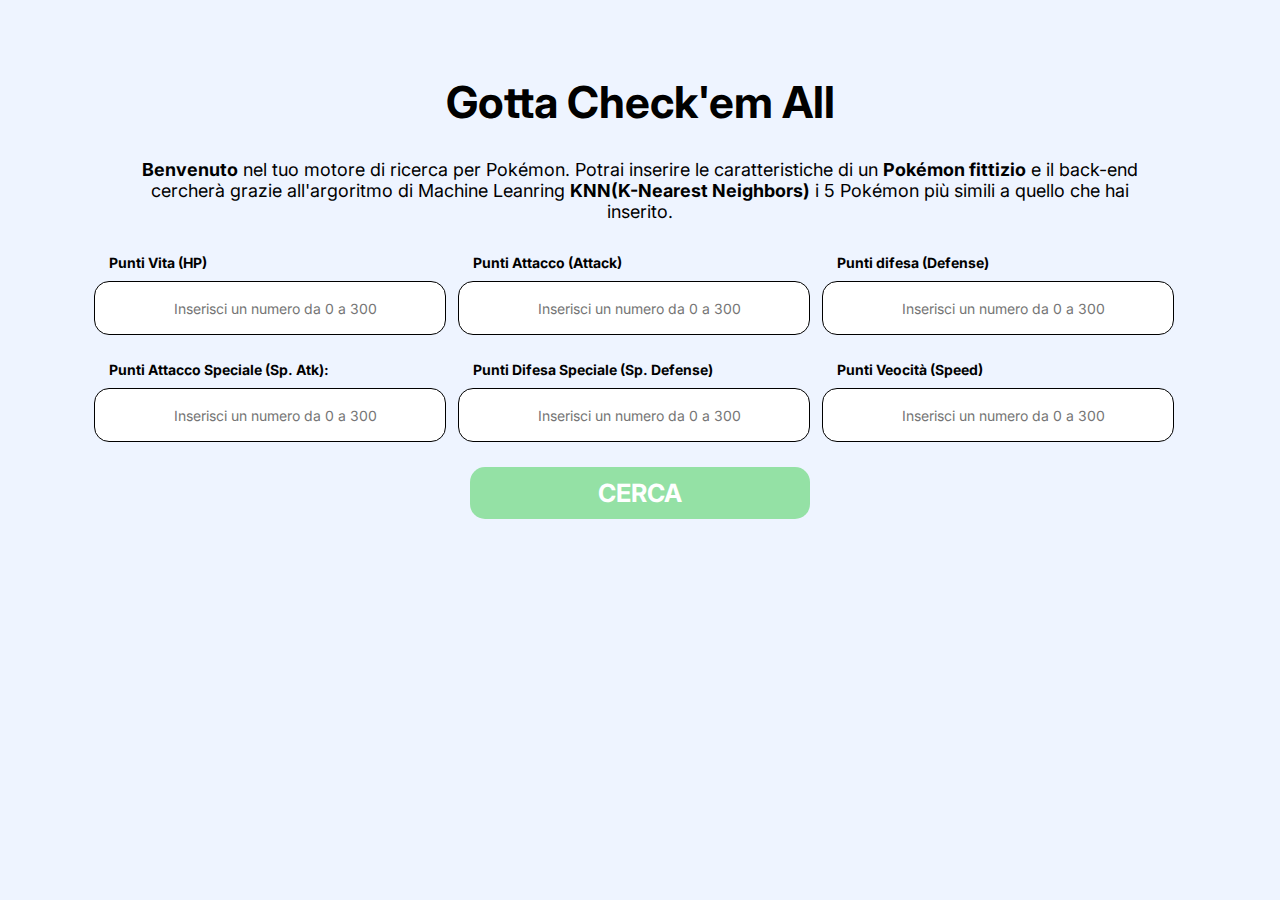
==== skels/index.html @ 0f805ca4 "Fix: risomma classe dato (inutilizzato)" ====
<!DOCTYPE html>
<html lang="it">
<head>
    <meta charset="UTF-8">
    <meta http-equiv="X-UA-Compatible" content="IE=edge">
    <meta name="viewport" content="width=device-width, initial-scale=1.0">
    <link rel="stylesheet" href="../static/css/style.css">
    <link rel="shortcut icon" href="../static/img/icon.png" type="image/x-icon">
    <title>Gotta Check'em All</title>
</head>
<body>
    <div id="page">
        <h1>Gotta Check'em All</h1>
        <p id="sottotitolo"> <span class="bold">Benvenuto</span>  nel tuo motore di ricerca per Pokémon. Potrai inserire le caratteristiche di un <span class="bold">Pokémon fittizio</span> e il back-end <br> cercherà grazie 
            all'argoritmo di Machine Leanring <span class="bold">KNN(K-Nearest Neighbors)</span> i 5 Pokémon più simili a quello che hai <br> inserito.</p> 
        </p>

        <form id="myForm">
            <div class="form-group">
                <div class="form-element">
                <label for="vita"> <span class="bold">Punti Vita (HP)</span></label>
                <input name="vita" type="text" id="vita" placeholder="Inserisci un numero da 0 a 300" required>
                </div>
                
                <div class="form-element">
                <label for="attacco"> <span class="bold">Punti Attacco (Attack)</span></label>
                <input type="text" name="attacco" id="attacco" placeholder="Inserisci un numero da 0 a 300" required>
                </div>        
                
                <div class="form-element">
                <label for="difesa"> <span class="bold">Punti difesa (Defense)</span></label>
                <input type="text" id="difesa" name="difesa" placeholder="Inserisci un numero da 0 a 300" required>
                </div>  
            </div>

            <div class="form-group">
                <div class="form-element form-element2">
                <label for="attacco_speciale"> <span class="bold">Punti Attacco Speciale (Sp. Atk):</span></label>
                <input type="text" name="attspeciale" id="attacco_spaziale" placeholder="Inserisci un numero da 0 a 300" required>
                </div>

                <div class="form-element form-element2">
                <label for="difesa_speciale"> <span class="bold">Punti Difesa Speciale (Sp. Defense)</span></label>
                <input type="text" name="difesapeciale" id="difesa_speciale" placeholder="Inserisci un numero da 0 a 300" required>
                </div>    

                <div class="form-element form-element2">
                <label for="velocita"> <span class="bold">Punti Veocità (Speed)</span></label>
                <input required type="text" name="velocita" id="velocita" placeholder="Inserisci un numero da 0 a 300" required>
                </div>
            </div>
                <div id="bottone">
                    <button id="ludovica" type="submit">CERCA</button>
                </div>  
        </form>
    </div>
    <script src="../static/js/script.js"></script>
</body>
</html>
---- static/css/style.css ----
@import url('https://fonts.googleapis.com/css2?family=Inter:wght@500&display=swap');

*{
    margin: 0px;
    padding: 0px;;
}

#page{
    width: 100vw;
    height: 100vh;
    display: flex;
    align-items: center;
    flex-direction: column;
    background-color: #EEF4FF;
}

h1{
    font-size: 44px;
    text-align: center;
    padding-top: 75px;
    font-family: 'Inter', sans-serif;
}

#sottotitolo{
    font-family: 'Inter', sans-serif;
    font-size: 18px;
    text-align: center;
    padding-top: 30px;
    padding-bottom: 32px;
}

.bold{
    font-weight: bold;
}

.form-group{
    display: flex;
    flex-direction: row;
}

form{
    display: flex;
    flex-direction: column;
    align-items: center;
}

.form-element{
    display: flex;
    flex-direction: column;
    justify-content: center;
    padding-right: 12px;
}

.form-element input{
    width: 340px;
    height: 52px;
    border-radius: 15px;
    border: 1px solid black ;
    padding-left: 10px;
    font-size: 14px;
    font-family: 'Inter', sans-serif;
    text-align: center;
}

.form-element label{
    font-family: 'Inter', sans-serif;
    font-size: 14px;
    padding-bottom: 10px;
    margin-left: 15px;
}

#ludovica{
    width: 340px;
    height: 52px;
    border-radius: 15px;
    background-color: #94E1A5;
    font-family: 'Inter', sans-serif;
    outline: none;
    border: none;
    font-size: 25px;
    font-weight: bold;
    color: #FFFFFF;
}

#bottone{
    padding-top: 25px;
}

.form-element2{
    padding-top: 26px;
}
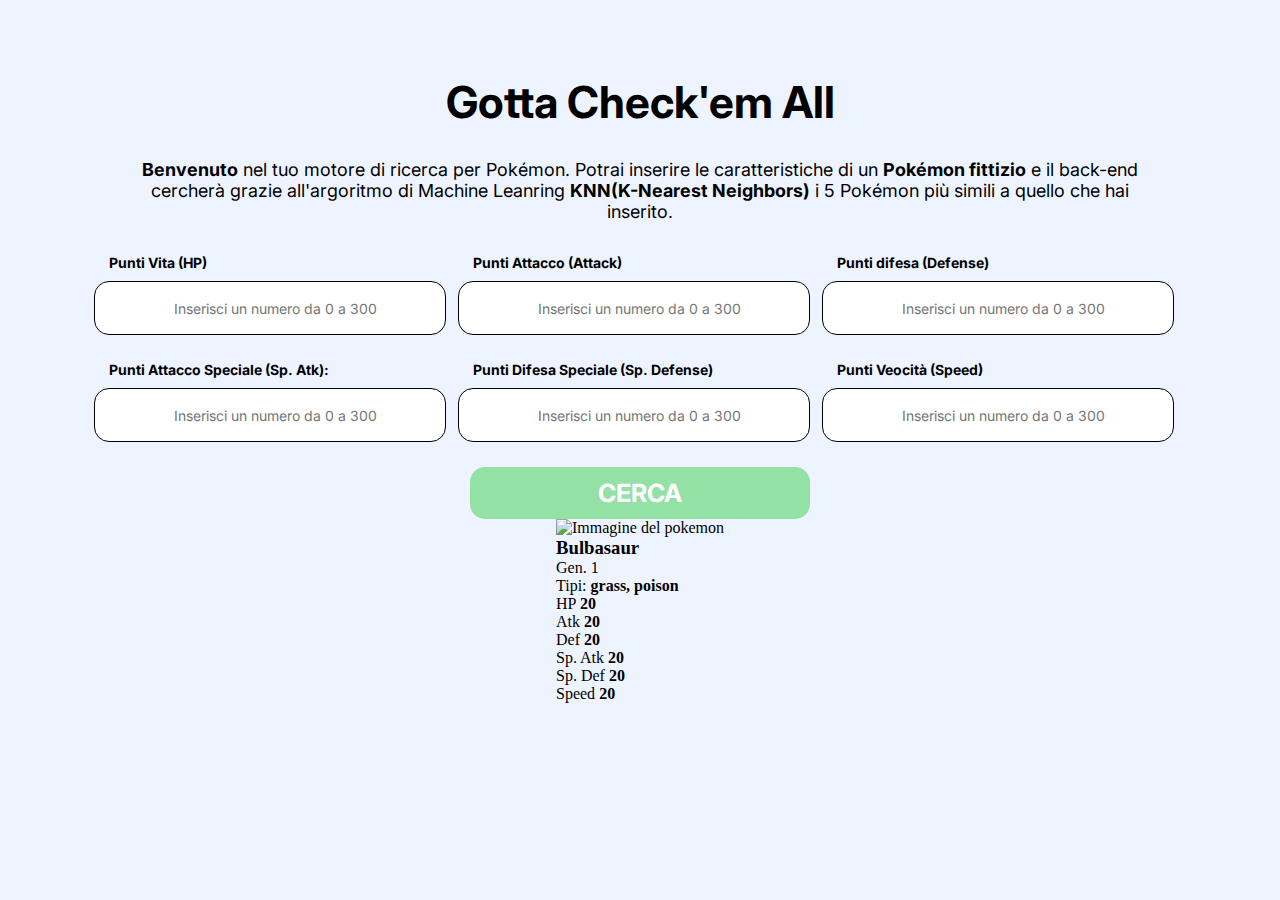
==== commit a7bedcc4: "feat: creazione card front-end" ====
--- a/skels/index.html
+++ b/skels/index.html
@@ -1,3 +1,4 @@
+
 <!DOCTYPE html>
 <html lang="it">
 <head>
@@ -19,41 +20,67 @@
             <div class="form-group">
                 <div class="form-element">
                 <label for="vita"> <span class="bold">Punti Vita (HP)</span></label>
-                <input name="vita" type="text" id="vita" placeholder="Inserisci un numero da 0 a 300" required>
+                <input class="datas" name="vita" type="text" id="vita" placeholder="Inserisci un numero da 0 a 300" required>
                 </div>
                 
                 <div class="form-element">
                 <label for="attacco"> <span class="bold">Punti Attacco (Attack)</span></label>
-                <input type="text" name="attacco" id="attacco" placeholder="Inserisci un numero da 0 a 300" required>
+                <input class="datas" type="text" name="attacco" id="attacco" placeholder="Inserisci un numero da 0 a 300" required>
                 </div>        
                 
                 <div class="form-element">
                 <label for="difesa"> <span class="bold">Punti difesa (Defense)</span></label>
-                <input type="text" id="difesa" name="difesa" placeholder="Inserisci un numero da 0 a 300" required>
+                <input class="datas" type="text" id="difesa" name="difesa" placeholder="Inserisci un numero da 0 a 300" required>
                 </div>  
             </div>
 
             <div class="form-group">
                 <div class="form-element form-element2">
                 <label for="attacco_speciale"> <span class="bold">Punti Attacco Speciale (Sp. Atk):</span></label>
-                <input type="text" name="attspeciale" id="attacco_spaziale" placeholder="Inserisci un numero da 0 a 300" required>
+                <input class="datas" type="text" name="attspeciale" id="attacco_spaziale" placeholder="Inserisci un numero da 0 a 300" required>
                 </div>
 
                 <div class="form-element form-element2">
                 <label for="difesa_speciale"> <span class="bold">Punti Difesa Speciale (Sp. Defense)</span></label>
-                <input type="text" name="difesapeciale" id="difesa_speciale" placeholder="Inserisci un numero da 0 a 300" required>
+                <input class="datas" type="text" name="difesapeciale" id="difesa_speciale" placeholder="Inserisci un numero da 0 a 300" required>
                 </div>    
 
                 <div class="form-element form-element2">
                 <label for="velocita"> <span class="bold">Punti Veocità (Speed)</span></label>
-                <input required type="text" name="velocita" id="velocita" placeholder="Inserisci un numero da 0 a 300" required>
+                <input class="datas" required type="text" name="velocita" id="velocita" placeholder="Inserisci un numero da 0 a 300" required>
                 </div>
             </div>
                 <div id="bottone">
                     <button id="ludovica" type="submit">CERCA</button>
                 </div>  
+
+            <div class="containercard">
+                <div class="container2">
+                    <div class="containercard">
+                        <img class="immagine" src="../static/img/bulbus.png" alt="Immagine del pokemon">
+                    </div>
+                    <div class="stats">
+                        <h3 class="namecard">Bulbasaur</h3>
+                        <p class="gencard">Gen. 1</p>
+                        <p class="typescard">Tipi: <span class="bold">grass, poison</span></p>
+                        <div class="statscard">
+                            <div>
+                                <p>HP <span class="bold">20</span></p>
+                                <p>Atk <span class="bold">20</span></p>
+                                <p>Def <span class="bold">20</span></p>
+                            </div>
+                            <div>
+                                <p>Sp. Atk <span class="bold">20</span></p>
+                                <p>Sp. Def <span class="bold">20</span></p>
+                                <p>Speed <span class="bold">20</span></p>
+                            </div>
+                        </div>
+                    </div>
+                </div>
+            </div>    
         </form>
     </div>
     <script src="../static/js/script.js"></script>
 </body>
-</html>+</html>
+
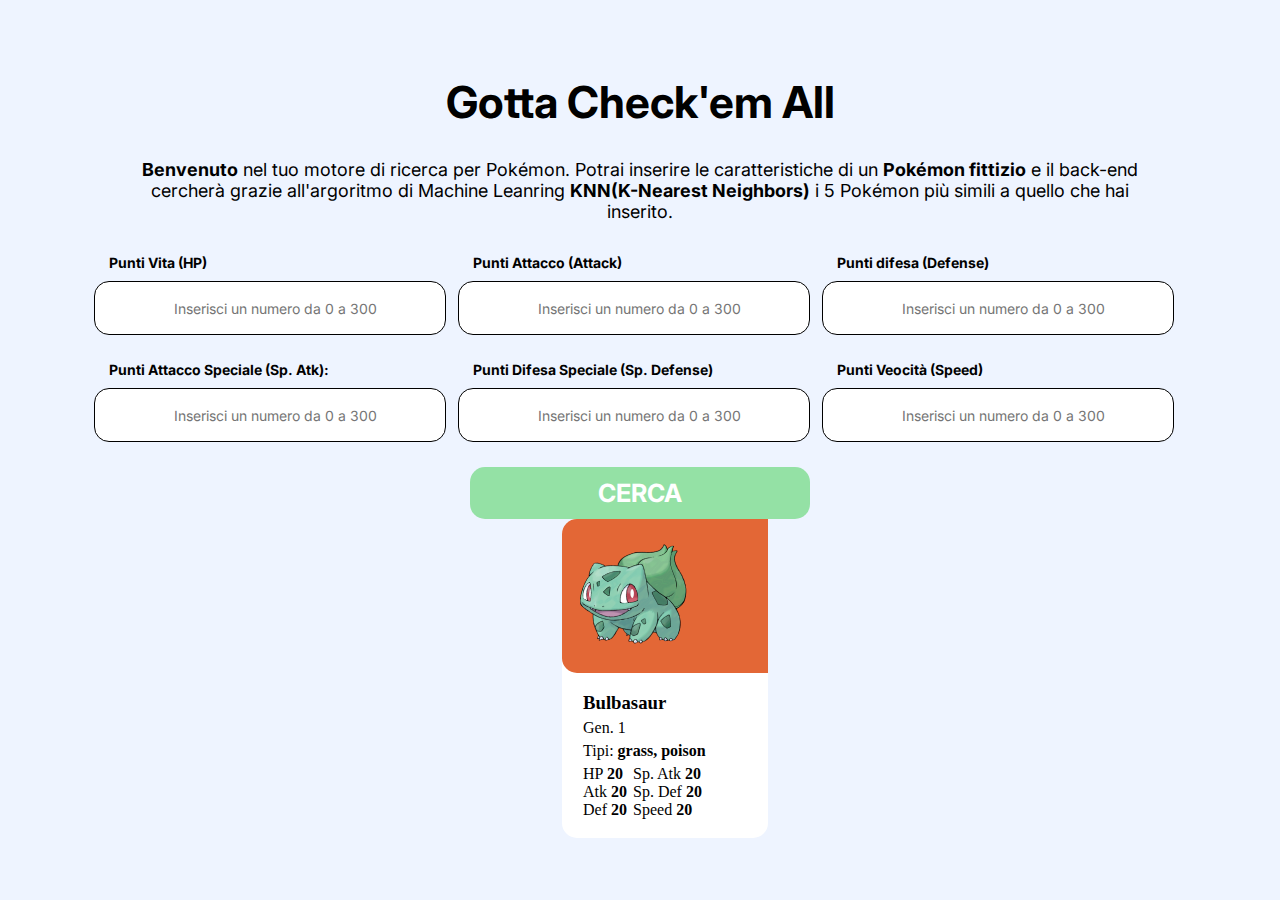
==== commit 5855fef7: "feat inizio del css della card" ====
--- a/skels/index.html
+++ b/skels/index.html
@@ -52,33 +52,30 @@
             </div>
                 <div id="bottone">
                     <button id="ludovica" type="submit">CERCA</button>
-                </div>  
-
-            <div class="containercard">
-                <div class="container2">
-                    <div class="containercard">
-                        <img class="immagine" src="../static/img/bulbus.png" alt="Immagine del pokemon">
+                </div> 
+        </form>
+        <div class="containercard">
+            <div class="containerimg">
+                <img class="immagine" src="../static/img/bulbasaur.png" alt="Immagine del pokemon">
+            </div>
+            <div class="stats">
+                <h3 class="namecard">Bulbasaur</h3>
+                <p class="gencard">Gen. 1</p>
+                <p class="typescard">Tipi: <span class="bold">grass, poison</span></p>
+                <div class="statscard">
+                    <div>
+                        <p>HP <span class="bold">20</span></p>
+                        <p>Atk <span class="bold">20</span></p>
+                        <p>Def <span class="bold">20</span></p>
                     </div>
-                    <div class="stats">
-                        <h3 class="namecard">Bulbasaur</h3>
-                        <p class="gencard">Gen. 1</p>
-                        <p class="typescard">Tipi: <span class="bold">grass, poison</span></p>
-                        <div class="statscard">
-                            <div>
-                                <p>HP <span class="bold">20</span></p>
-                                <p>Atk <span class="bold">20</span></p>
-                                <p>Def <span class="bold">20</span></p>
-                            </div>
-                            <div>
-                                <p>Sp. Atk <span class="bold">20</span></p>
-                                <p>Sp. Def <span class="bold">20</span></p>
-                                <p>Speed <span class="bold">20</span></p>
-                            </div>
-                        </div>
+                    <div>
+                        <p>Sp. Atk <span class="bold">20</span></p>
+                        <p>Sp. Def <span class="bold">20</span></p>
+                        <p>Speed <span class="bold">20</span></p>
                     </div>
                 </div>
-            </div>    
-        </form>
+            </div>
+    </div>   
     </div>
     <script src="../static/js/script.js"></script>
 </body>
--- a/static/css/style.css
+++ b/static/css/style.css
@@ -89,3 +89,46 @@
 .form-element2{
     padding-top: 26px;
 }
+
+.containercard{
+    background-color: #FFFFFF;
+    border-radius: 15px;
+    z-index: 0;
+    margin-left: 50px;
+    display: inline-block;
+}
+
+.containerimg{
+    z-index: 1;
+    background-color: #E36736;
+    border-top-left-radius: 15px;
+    border-bottom-left-radius: 15px;
+    padding-top: 25px;
+    padding-bottom: 25px;
+    padding-left: 18px;
+    padding-right: 18px;
+}
+
+.stats{
+    padding-top: 19px;
+    padding-bottom: 19px;
+    padding-left: 21px;
+    padding-right: 60px;
+}
+
+.statscard{
+    display: flex;
+}
+
+.statscard > div{
+    margin-right: 6px;
+}
+
+.gencard{
+    margin-top: 5px;
+    margin-bottom: 5px;
+}
+
+.typescard{
+    margin-bottom: 5px;
+}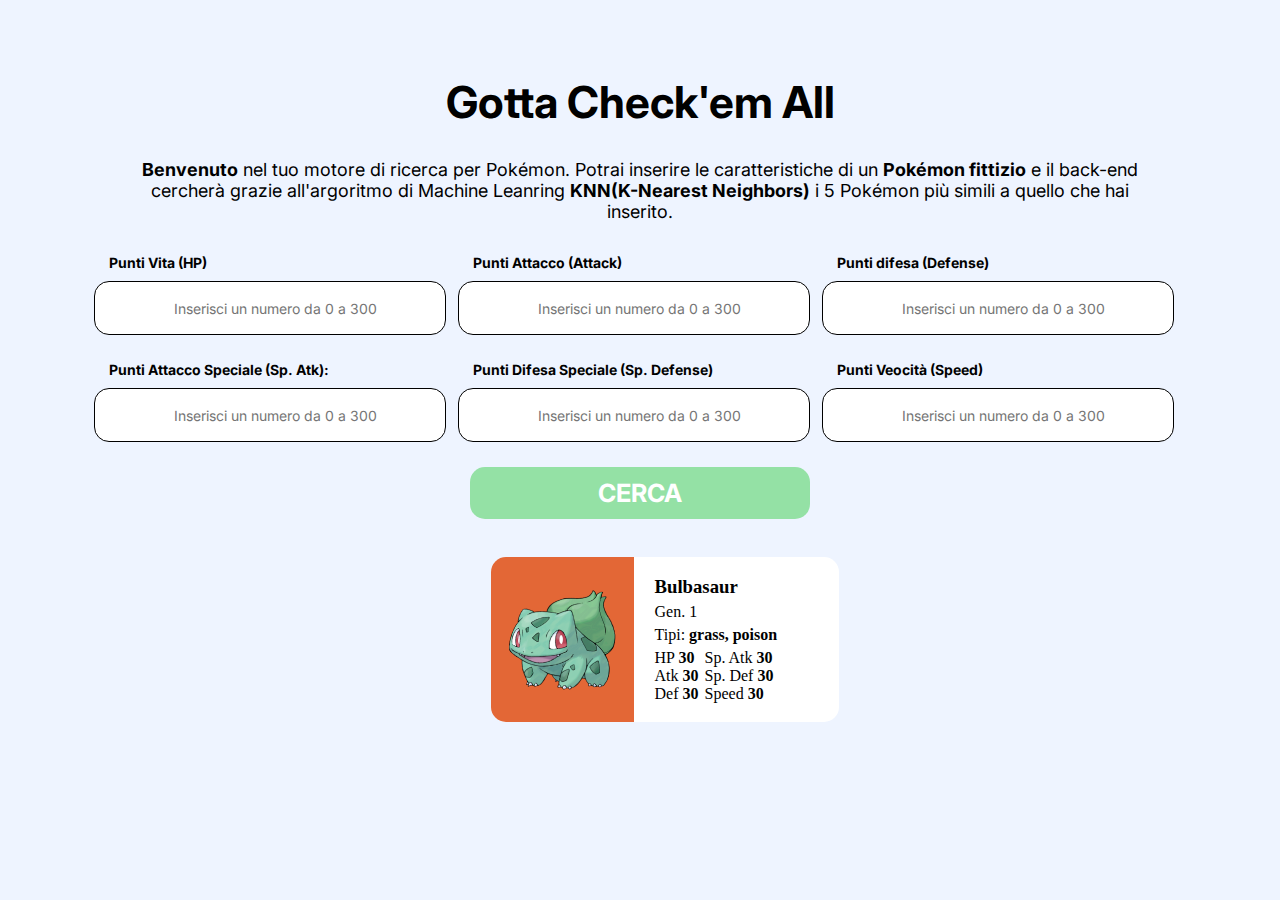
==== commit 2b1b4623: "Feat: css di una card finita" ====
--- a/skels/index.html
+++ b/skels/index.html
@@ -54,29 +54,30 @@
                     <button id="ludovica" type="submit">CERCA</button>
                 </div> 
         </form>
-        <div class="containercard">
-            <div class="containerimg">
-                <img class="immagine" src="../static/img/bulbasaur.png" alt="Immagine del pokemon">
-            </div>
-            <div class="stats">
-                <h3 class="namecard">Bulbasaur</h3>
-                <p class="gencard">Gen. 1</p>
-                <p class="typescard">Tipi: <span class="bold">grass, poison</span></p>
-                <div class="statscard">
-                    <div>
-                        <p>HP <span class="bold">20</span></p>
-                        <p>Atk <span class="bold">20</span></p>
-                        <p>Def <span class="bold">20</span></p>
-                    </div>
-                    <div>
-                        <p>Sp. Atk <span class="bold">20</span></p>
-                        <p>Sp. Def <span class="bold">20</span></p>
-                        <p>Speed <span class="bold">20</span></p>
+        <div class="cardcontainer">
+            <div class="container">
+                <div class="containerimg">
+                    <img class="cardimg" src="../static/img/bulbasaur.png" alt="Immagine del pokemon: {nomepokemon}">
+                </div>
+                <div class="statscontainer">
+                    <h3 class="namecard">Bulbasaur</h3>
+                    <p class="gencard">Gen. 1</p>
+                    <p class="typescard">Tipi: <span class="bold">grass, poison</span></p>
+                    <div class="statscard">
+                        <div>
+                            <p>HP <span class="bold">30</span></p>
+                            <p>Atk <span class="bold">30</span></p>
+                            <p>Def <span class="bold">30</span></p>
+                        </div>
+                        <div>
+                            <p>Sp. Atk <span class="bold">30</span></p>
+                            <p>Sp. Def <span class="bold">30</span></p>
+                            <p>Speed <span class="bold">30</span></p>
+                        </div>
                     </div>
                 </div>
             </div>
-    </div>   
-    </div>
+        </div>
     <script src="../static/js/script.js"></script>
 </body>
 </html>
--- a/static/css/style.css
+++ b/static/css/style.css
@@ -90,14 +90,17 @@
     padding-top: 26px;
 }
 
-.containercard{
-    background-color: #FFFFFF;
+.cardcontainer{
+    background-color: #ffffff;
     border-radius: 15px;
     z-index: 0;
     margin-left: 50px;
     display: inline-block;
+    margin-top: 38px;
 }
-
+.container{
+    display: flex;
+}
 .containerimg{
     z-index: 1;
     background-color: #E36736;
@@ -107,28 +110,26 @@
     padding-bottom: 25px;
     padding-left: 18px;
     padding-right: 18px;
+    display: flex;
+    align-items: center;
+    justify-content: center;
 }
-
-.stats{
+.statscontainer{
     padding-top: 19px;
     padding-bottom: 19px;
     padding-left: 21px;
     padding-right: 60px;
 }
-
 .statscard{
     display: flex;
 }
-
 .statscard > div{
     margin-right: 6px;
 }
-
 .gencard{
     margin-top: 5px;
     margin-bottom: 5px;
 }
-
 .typescard{
     margin-bottom: 5px;
 }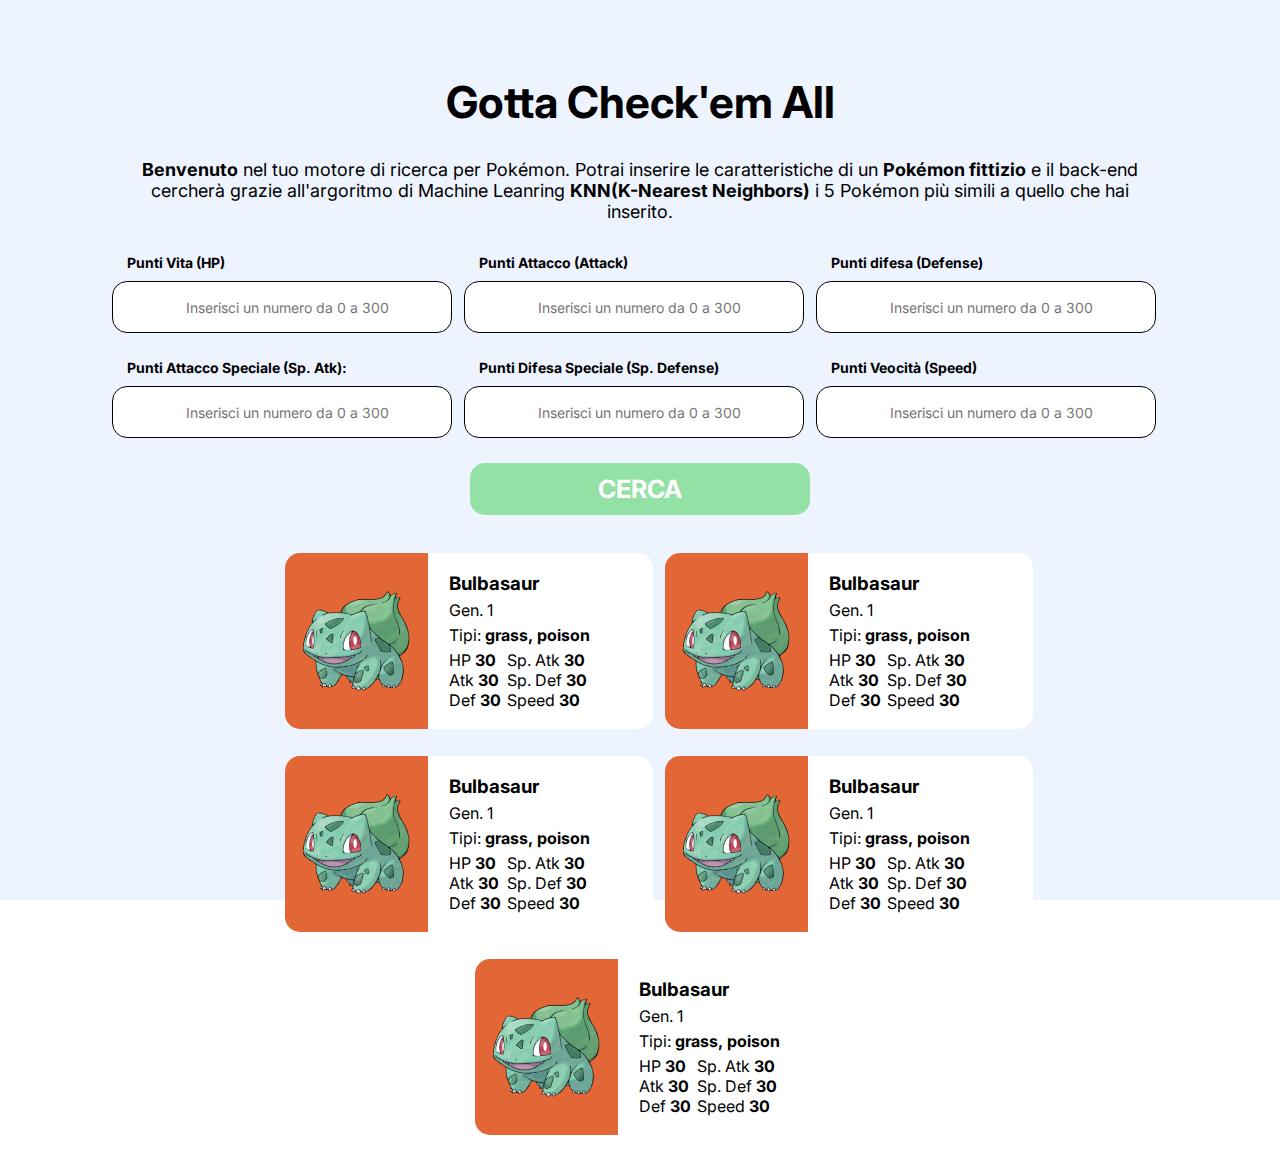
==== commit 1dcdf811: "Feat: card ultimate" ====
--- a/skels/index.html
+++ b/skels/index.html
@@ -77,6 +77,98 @@
                     </div>
                 </div>
             </div>
+
+            <div class="container">
+                <div class="containerimg">
+                    <img class="cardimg" src="../static/img/bulbasaur.png" alt="Immagine del pokemon: {nomepokemon}">
+                </div>
+                <div class="statscontainer">
+                    <h3 class="namecard">Bulbasaur</h3>
+                    <p class="gencard">Gen. 1</p>
+                    <p class="typescard">Tipi: <span class="bold">grass, poison</span></p>
+                    <div class="statscard">
+                        <div>
+                            <p>HP <span class="bold">30</span></p>
+                            <p>Atk <span class="bold">30</span></p>
+                            <p>Def <span class="bold">30</span></p>
+                        </div>
+                        <div>
+                            <p>Sp. Atk <span class="bold">30</span></p>
+                            <p>Sp. Def <span class="bold">30</span></p>
+                            <p>Speed <span class="bold">30</span></p>
+                        </div>
+                    </div>
+                </div>
+            </div>
+
+            <div class="container">
+                <div class="containerimg">
+                    <img class="cardimg" src="../static/img/bulbasaur.png" alt="Immagine del pokemon: {nomepokemon}">
+                </div>
+                <div class="statscontainer">
+                    <h3 class="namecard">Bulbasaur</h3>
+                    <p class="gencard">Gen. 1</p>
+                    <p class="typescard">Tipi: <span class="bold">grass, poison</span></p>
+                    <div class="statscard">
+                        <div>
+                            <p>HP <span class="bold">30</span></p>
+                            <p>Atk <span class="bold">30</span></p>
+                            <p>Def <span class="bold">30</span></p>
+                        </div>
+                        <div>
+                            <p>Sp. Atk <span class="bold">30</span></p>
+                            <p>Sp. Def <span class="bold">30</span></p>
+                            <p>Speed <span class="bold">30</span></p>
+                        </div>
+                    </div>
+                </div>
+            </div>
+
+            <div class="container">
+                <div class="containerimg">
+                    <img class="cardimg" src="../static/img/bulbasaur.png" alt="Immagine del pokemon: {nomepokemon}">
+                </div>
+                <div class="statscontainer">
+                    <h3 class="namecard">Bulbasaur</h3>
+                    <p class="gencard">Gen. 1</p>
+                    <p class="typescard">Tipi: <span class="bold">grass, poison</span></p>
+                    <div class="statscard">
+                        <div>
+                            <p>HP <span class="bold">30</span></p>
+                            <p>Atk <span class="bold">30</span></p>
+                            <p>Def <span class="bold">30</span></p>
+                        </div>
+                        <div>
+                            <p>Sp. Atk <span class="bold">30</span></p>
+                            <p>Sp. Def <span class="bold">30</span></p>
+                            <p>Speed <span class="bold">30</span></p>
+                        </div>
+                    </div>
+                </div>
+            </div>
+
+            <div class="container">
+                <div class="containerimg">
+                    <img class="cardimg" src="../static/img/bulbasaur.png" alt="Immagine del pokemon: {nomepokemon}">
+                </div>
+                <div class="statscontainer">
+                    <h3 class="namecard">Bulbasaur</h3>
+                    <p class="gencard">Gen. 1</p>
+                    <p class="typescard">Tipi: <span class="bold">grass, poison</span></p>
+                    <div class="statscard">
+                        <div>
+                            <p>HP <span class="bold">30</span></p>
+                            <p>Atk <span class="bold">30</span></p>
+                            <p>Def <span class="bold">30</span></p>
+                        </div>
+                        <div>
+                            <p>Sp. Atk <span class="bold">30</span></p>
+                            <p>Sp. Def <span class="bold">30</span></p>
+                            <p>Speed <span class="bold">30</span></p>
+                        </div>
+                    </div>
+                </div>
+            </div>
         </div>
     <script src="../static/js/script.js"></script>
 </body>
--- a/static/css/style.css
+++ b/static/css/style.css
@@ -2,7 +2,8 @@
 
 *{
     margin: 0px;
-    padding: 0px;;
+    padding: 0px;
+    box-sizing: border-box;
 }
 
 #page{
@@ -91,16 +92,25 @@
 }
 
 .cardcontainer{
-    background-color: #ffffff;
     border-radius: 15px;
-    z-index: 0;
     margin-left: 50px;
-    display: inline-block;
+    display: flex;
+    flex-direction: row;
+    flex-wrap: wrap;
     margin-top: 38px;
+    width: 70%;
+    align-items: center;
+    justify-content: center;
 }
 .container{
     display: flex;
+    background-color: #fff;
+    border-radius: 15px;
+    margin-right: 12px;
+    margin-bottom: 27px;
+    font-family: 'Inter', sans-serif;
 }
+
 .containerimg{
     z-index: 1;
     background-color: #E36736;
@@ -120,16 +130,20 @@
     padding-left: 21px;
     padding-right: 60px;
 }
+
 .statscard{
     display: flex;
 }
+
 .statscard > div{
     margin-right: 6px;
 }
+
 .gencard{
     margin-top: 5px;
     margin-bottom: 5px;
 }
+
 .typescard{
     margin-bottom: 5px;
 }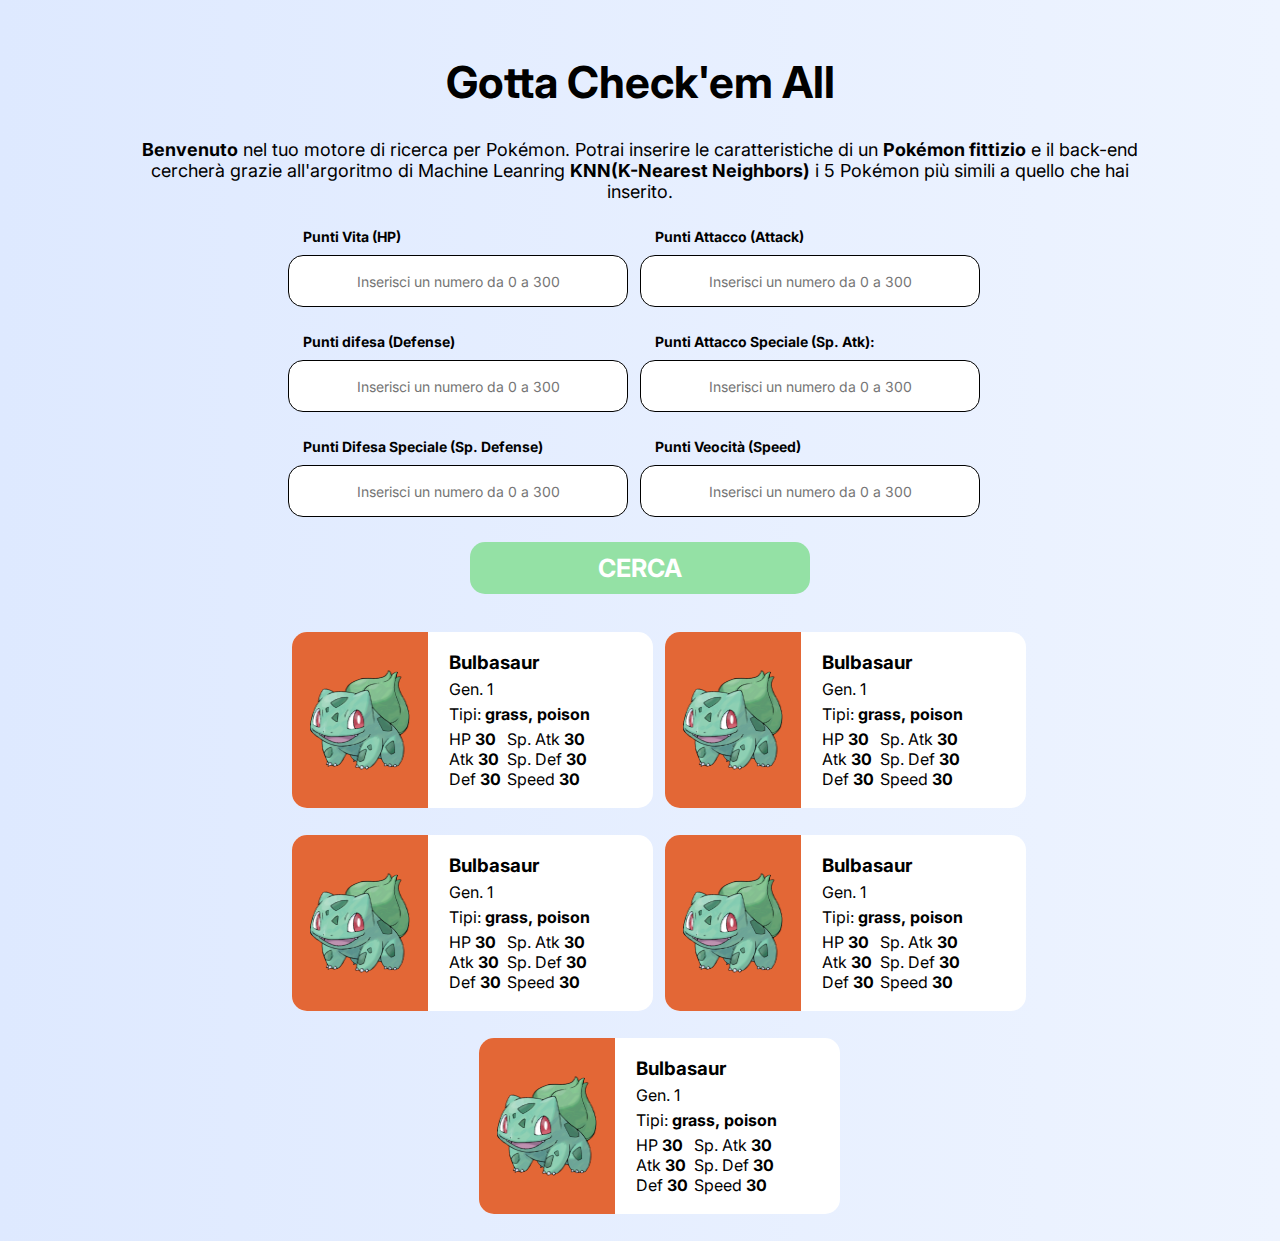
==== commit 0b85ea12: "fix: corretto css della pagina per renderlo responsive" ====
--- a/skels/index.html
+++ b/skels/index.html
@@ -16,43 +16,41 @@
             all'argoritmo di Machine Leanring <span class="bold">KNN(K-Nearest Neighbors)</span> i 5 Pokémon più simili a quello che hai <br> inserito.</p> 
         </p>
 
-        <form id="myForm">
-            <div class="form-group">
+        <form id="inputForm">
+            <div class="input-section">
                 <div class="form-element">
-                <label for="vita"> <span class="bold">Punti Vita (HP)</span></label>
-                <input class="datas" name="vita" type="text" id="vita" placeholder="Inserisci un numero da 0 a 300" required>
+                    <label for="vita"> <span class="bold">Punti Vita (HP)</span></label>
+                    <input class="datas" name="vita" type="text" id="vita" placeholder="Inserisci un numero da 0 a 300" required>
                 </div>
-                
+                    
                 <div class="form-element">
-                <label for="attacco"> <span class="bold">Punti Attacco (Attack)</span></label>
-                <input class="datas" type="text" name="attacco" id="attacco" placeholder="Inserisci un numero da 0 a 300" required>
+                    <label for="attacco"> <span class="bold">Punti Attacco (Attack)</span></label>
+                    <input class="datas" type="text" name="attacco" id="attacco" placeholder="Inserisci un numero da 0 a 300" required>
                 </div>        
-                
+                    
                 <div class="form-element">
-                <label for="difesa"> <span class="bold">Punti difesa (Defense)</span></label>
-                <input class="datas" type="text" id="difesa" name="difesa" placeholder="Inserisci un numero da 0 a 300" required>
+                    <label for="difesa"> <span class="bold">Punti difesa (Defense)</span></label>
+                    <input class="datas" type="text" id="difesa" name="difesa" placeholder="Inserisci un numero da 0 a 300" required>
                 </div>  
-            </div>
-
-            <div class="form-group">
-                <div class="form-element form-element2">
-                <label for="attacco_speciale"> <span class="bold">Punti Attacco Speciale (Sp. Atk):</span></label>
-                <input class="datas" type="text" name="attspeciale" id="attacco_spaziale" placeholder="Inserisci un numero da 0 a 300" required>
+    
+                <div class="form-element">
+                    <label for="attacco_speciale"> <span class="bold">Punti Attacco Speciale (Sp. Atk):</span></label>
+                    <input class="datas" type="text" name="attspeciale" id="attacco_spaziale" placeholder="Inserisci un numero da 0 a 300" required>
                 </div>
-
-                <div class="form-element form-element2">
-                <label for="difesa_speciale"> <span class="bold">Punti Difesa Speciale (Sp. Defense)</span></label>
-                <input class="datas" type="text" name="difesapeciale" id="difesa_speciale" placeholder="Inserisci un numero da 0 a 300" required>
+    
+                <div class="form-element">
+                    <label for="difesa_speciale"> <span class="bold">Punti Difesa Speciale (Sp. Defense)</span></label>
+                    <input class="datas" type="text" name="difesapeciale" id="difesa_speciale" placeholder="Inserisci un numero da 0 a 300" required>
                 </div>    
-
-                <div class="form-element form-element2">
-                <label for="velocita"> <span class="bold">Punti Veocità (Speed)</span></label>
-                <input class="datas" required type="text" name="velocita" id="velocita" placeholder="Inserisci un numero da 0 a 300" required>
+    
+                <div class="form-element">
+                    <label for="velocita"> <span class="bold">Punti Veocità (Speed)</span></label>
+                    <input class="datas" required type="text" name="velocita" id="velocita" placeholder="Inserisci un numero da 0 a 300" required>
                 </div>
             </div>
-                <div id="bottone">
-                    <button id="ludovica" type="submit">CERCA</button>
-                </div> 
+            <div id="bottone">
+                <button id="ludovica" type="submit">CERCA</button>
+            </div> 
         </form>
         <div class="cardcontainer">
             <div class="container">
--- a/static/css/style.css
+++ b/static/css/style.css
@@ -6,19 +6,23 @@
     box-sizing: border-box;
 }
 
+body {
+    background: rgb(222,233,255);
+    background: linear-gradient(90deg, rgba(222,233,255,1) 0%, rgba(238,244,255,1) 100%);
+}
+
 #page{
     width: 100vw;
     height: 100vh;
     display: flex;
     align-items: center;
     flex-direction: column;
-    background-color: #EEF4FF;
 }
 
 h1{
     font-size: 44px;
     text-align: center;
-    padding-top: 75px;
+    padding-top: 55px;
     font-family: 'Inter', sans-serif;
 }
 
@@ -27,40 +31,46 @@
     font-size: 18px;
     text-align: center;
     padding-top: 30px;
-    padding-bottom: 32px;
 }
 
 .bold{
     font-weight: bold;
 }
 
-.form-group{
+#inputForm {
     display: flex;
     flex-direction: row;
-}
-
-form{
-    display: flex;
-    flex-direction: column;
-    align-items: center;
-}
-
-.form-element{
-    display: flex;
-    flex-direction: column;
-    justify-content: center;
-    padding-right: 12px;
-}
-
-.form-element input{
+    flex-wrap: wrap;
+    width: 60%;
+    align-items: center;
+    justify-content: center;
+}
+
+.input-section {
+    display: flex;
+    flex-direction: row;
+    flex-wrap: wrap;
+    align-items: center;
+    justify-content: center;
+}
+
+.datas {
+    height: 30px;
+    border-radius: 20px;
     width: 340px;
     height: 52px;
     border-radius: 15px;
     border: 1px solid black ;
-    padding-left: 10px;
     font-size: 14px;
     font-family: 'Inter', sans-serif;
     text-align: center;
+}
+
+.form-element {
+    display: flex;
+    flex-direction: column;
+    padding-right: 12px;
+    margin-top: 26px;
 }
 
 .form-element label{
@@ -146,4 +156,48 @@
 
 .typescard{
     margin-bottom: 5px;
+}
+
+#ludovica:hover{
+    background-color: #7EDD9A;
+}
+
+#ludovica:active{
+    background-color: #5CE284;
+}
+
+.cardimg{
+    width: 100px;
+    height: 100px;
+}
+
+@media screen and (max-width: 768px){
+    h1 {
+        font-size: 30px;
+    }
+
+    #sottotitolo{
+        font-size: 14px;
+    }
+
+    .form-element input{
+        width: 250px;
+        height: 40px;
+        font-size: 12px;
+    }
+
+    .form-element label{
+        font-size: 12px;
+    }
+
+    #ludovica{
+        width: 250px;
+        height: 40px;
+        font-size: 20px;
+    }
+
+    .cardcontainer{
+        width: 100%;
+        margin-left: 0px;
+    }
 }